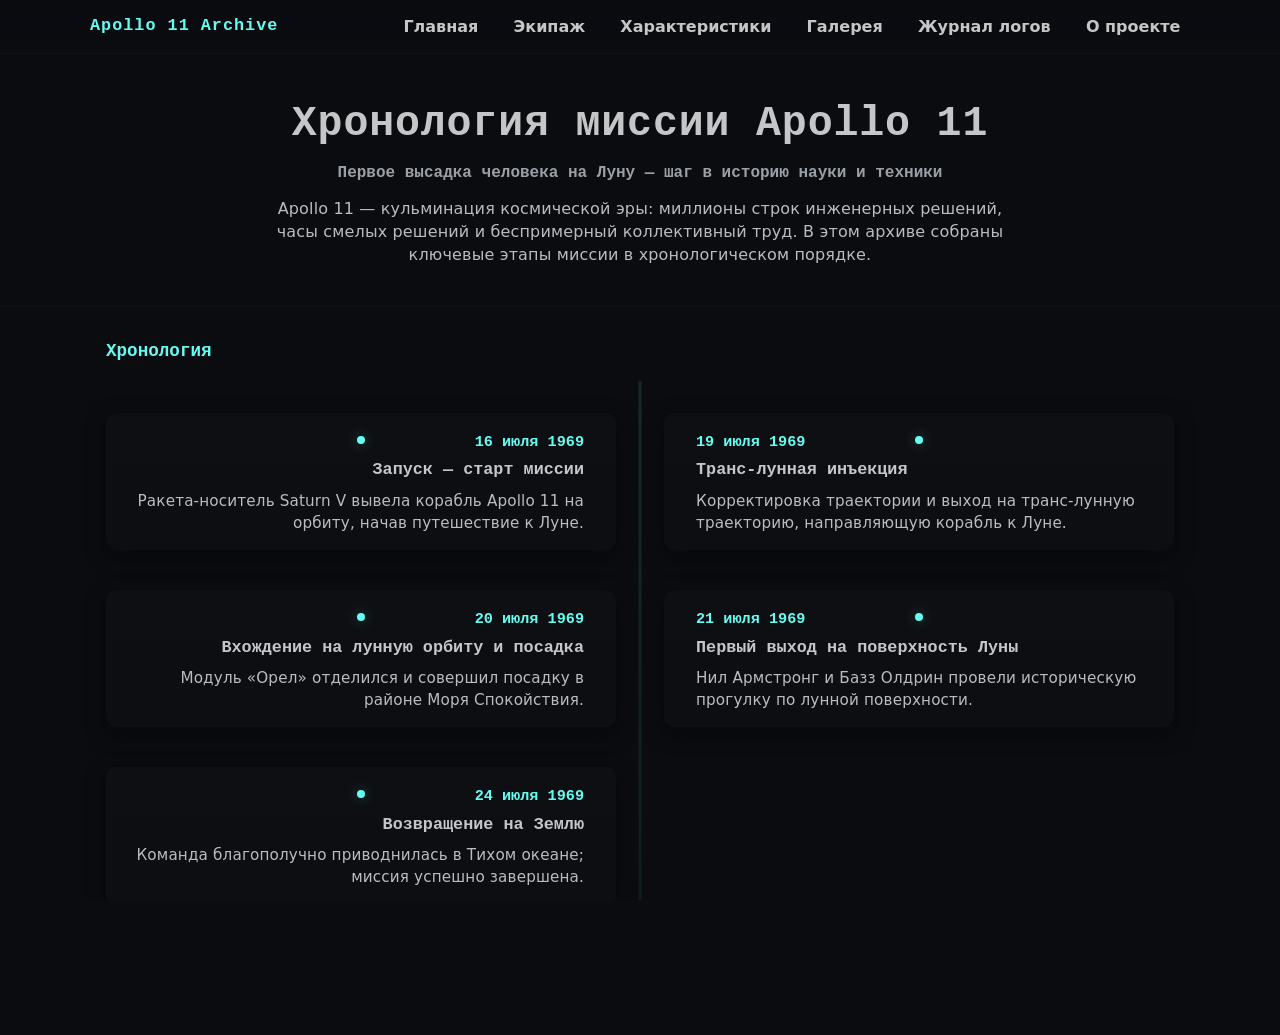
==== index.html @ 7672eb37 "Добавил index.html и style.css" ====
<!doctype html>
<html lang="ru">
<head>
  <meta charset="utf-8" />
  <meta name="viewport" content="width=device-width,initial-scale=1" />
  <title>Хронология миссии Apollo 11 — Apollo 11 Archive</title>
  <link rel="stylesheet" href="src/style.css">
</head>
<body>
  <header class="site-header" role="banner">
    <div class="container header-inner">
      <div class="logo" aria-hidden="false">Apollo 11 Archive</div>
      <nav class="site-nav" aria-label="Основная навигация">
        <ul>
          <li><a href="index.html">Главная</a></li>
          <li><a href="crew.html">Экипаж</a></li>
          <li><a href="tech.html">Характеристики</a></li>
          <li><a href="gallery.html">Галерея</a></li>
          <li><a href="logs.html">Журнал логов</a></li>
          <li><a href="about.html">О проекте</a></li>
        </ul>
      </nav>
    </div>
  </header>

  <main>
    <section class="hero" aria-labelledby="hero-title">
      <div class="container">
        <h1 id="hero-title">Хронология миссии Apollo 11</h1>
        <h2 class="hero-sub">Первое высадка человека на Луну — шаг в историю науки и техники</h2>
        <p class="lead">
          Apollo 11 — кульминация космической эры: миллионы строк инженерных решений, часы смелых решений и беспримерный коллективный труд.
          В этом архиве собраны ключевые этапы миссии в хронологическом порядке.
        </p>
      </div>
    </section>

    <section class="timeline-section" aria-labelledby="timeline-title">
      <div class="container">
        <h2 id="timeline-title">Хронология</h2>

        <div class="timeline" role="list">
          <article class="timeline-item" role="listitem">
            <time datetime="1969-07-16" class="t-date">16 июля 1969</time>
            <h3>Запуск — старт миссии</h3>
            <p>Ракета-носитель Saturn V вывела корабль Apollo 11 на орбиту, начав путешествие к Луне.</p>
          </article>

          <article class="timeline-item" role="listitem">
            <time datetime="1969-07-19" class="t-date">19 июля 1969</time>
            <h3>Транс-лунная инъекция</h3>
            <p>Корректировка траектории и выход на транс-лунную траекторию, направляющую корабль к Луне.</p>
          </article>

          <article class="timeline-item" role="listitem">
            <time datetime="1969-07-20" class="t-date">20 июля 1969</time>
            <h3>Вхождение на лунную орбиту и посадка</h3>
            <p>Модуль «Орел» отделился и совершил посадку в районе Моря Спокойствия.</p>
          </article>

          <article class="timeline-item" role="listitem">
            <time datetime="1969-07-21" class="t-date">21 июля 1969</time>
            <h3>Первый выход на поверхность Луны</h3>
            <p>Нил Армстронг и Базз Олдрин провели историческую прогулку по лунной поверхности.</p>
          </article>

          <article class="timeline-item" role="listitem">
            <time datetime="1969-07-24" class="t-date">24 июля 1969</time>
            <h3>Возвращение на Землю</h3>
            <p>Команда благополучно приводнилась в Тихом океане; миссия успешно завершена.</p>
          </article>
        </div>
      </div>
    </section>
  </main>

  <footer class="site-footer" role="contentinfo">
    <div class="container">
      <small>© 1969–2026 Apollo 11 Archive — учебный проект.</small>
    </div>
  </footer>
</body>
</html>
---- src/style.css ----
/* Reset / base */
:root{
  --bg:#0B0C10;
  --text:#C5C6C7;
  --muted:#9AA0A6;
  --accent:#66FCF1;
  --accent-2:#FF8A42;
  --container-max:1100px;
  --gap:1.25rem;
  --mono:ui-monospace, SFMono-Regular, Menlo, Monaco, "Roboto Mono", "Liberation Mono", monospace;
  --sans:system-ui, -apple-system, "Segoe UI", Roboto, "Helvetica Neue", Arial, "Noto Sans", "Apple Color Emoji", "Segoe UI Emoji", "Segoe UI Symbol", sans-serif;
}

*,
*::before,
*::after { box-sizing: border-box; }

html,body{
  height:100%;
  margin:0;
  background-color:var(--bg);
  color:var(--text);
  font-family:var(--sans);
  -webkit-font-smoothing:antialiased;
  -moz-osx-font-smoothing:grayscale;
  line-height:1.45;
}

img, picture, video { max-width:100%; display:block; }

.container{
  width:100%;
  max-width:var(--container-max);
  margin:0 auto;
  padding:0 1rem;
}

/* Header */
.site-header{
  border-bottom:1px solid rgba(255,255,255,0.03);
  position:sticky;
  top:0;
  background:linear-gradient(to bottom, rgba(11,12,16,0.96), rgba(11,12,16,0.9));
  z-index:20;
}
.header-inner{
  display:flex;
  align-items:center;
  justify-content:space-between;
  gap:var(--gap);
  padding:0.9rem 0;
}

.logo{
  font-family:var(--mono);
  color:var(--accent);
  letter-spacing:0.06em;
  font-weight:700;
  font-size:1.05rem;
}

/* Nav */
.site-nav ul{
  list-style:none;
  display:flex;
  gap:1rem;
  margin:0;
  padding:0;
  align-items:center;
}
.site-nav a{
  color:var(--text);
  text-decoration:none;
  padding:0.4rem 0.6rem;
  border-radius:6px;
  transition:color 160ms ease, background 160ms ease, transform 120ms ease;
  font-weight:600;
}
.site-nav a:focus{
  outline:3px solid rgba(102,252,241,0.12);
  outline-offset:3px;
}
.site-nav a:hover,
.site-nav a:focus{
  color:var(--bg);
  background:linear-gradient(90deg, rgba(102,252,241,0.12), rgba(255,138,66,0.06));
  transform:translateY(-2px);
}

/* Hero */
.hero{
  padding:2.5rem 0;
  border-bottom:1px solid rgba(255,255,255,0.02);
}
.hero .container{
  text-align:center;
  max-width:900px;
}
.hero h1{
  margin:0 0 0.5rem 0;
  font-family:var(--mono);
  font-weight:700;
  font-size:clamp(1.6rem, 3.8vw, 2.6rem);
  color:var(--text);
  letter-spacing:0.02em;
}
.hero-sub{
  margin:0 0 0.7rem 0;
  font-family:var(--mono);
  color:var(--muted);
  font-size:1rem;
  font-weight:600;
}
.lead{
  margin:0;
  color:var(--text);
  opacity:0.95;
  max-width:72ch;
  margin-left:auto;
  margin-right:auto;
  font-size:1rem;
}

/* Timeline section */
.timeline-section{
  padding:2rem 0 3rem 0;
}
.timeline-section h2{
  font-family:var(--mono);
  font-size:1.1rem;
  margin:0 0 1rem 0;
  color:var(--accent);
}

/* Timeline container */
.timeline{
  position:relative;
  padding:2rem 0;
  display:grid;
  grid-template-columns:1fr;
  gap:2rem;
}

/* Central vertical line (desktop center, mobile left) */
.timeline::before{
  content:"";
  position:absolute;
  top:0;
  bottom:0;
  left:50%;
  width:3px;
  background:linear-gradient(to bottom, rgba(102,252,241,0.12), rgba(102,252,241,0.06));
  transform:translateX(-50%);
  border-radius:2px;
  z-index:1;
}

/* Timeline items */
.timeline-item{
  position:relative;
  padding:1rem 1.25rem;
  background:linear-gradient(180deg, rgba(255,255,255,0.01), rgba(255,255,255,0.006));
  border-radius:10px;
  box-shadow:0 6px 20px rgba(2,4,8,0.5);
  z-index:2;
  max-width:46ch;
}

/* Dot on the center line */
.timeline-item::after{
  content:"";
  position:absolute;
  top:1.25rem;
  left:50%;
  transform:translateX(-50%);
  width:14px;
  height:14px;
  background:var(--accent);
  border:3px solid rgba(11,12,16,0.95);
  border-radius:50%;
  box-shadow:0 0 12px rgba(102,252,241,0.12);
}

/* Date style */
.t-date{
  display:inline-block;
  font-family:var(--mono);
  color:var(--accent);
  font-weight:700;
  margin-bottom:0.35rem;
  font-size:0.95rem;
}

/* Titles and content in items */
.timeline-item h3{
  margin:0 0 0.45rem 0;
  font-size:1.05rem;
  font-family:var(--mono);
  color:var(--text);
}
.timeline-item p{
  margin:0;
  color:var(--text);
  opacity:0.95;
  font-size:0.95rem;
}

/* Desktop layout: alternate left/right */
@media (min-width:900px){
  .timeline{
    grid-template-columns:repeat(2, 1fr);
    align-items:start;
    gap:2.5rem 3rem;
  }

  .timeline::before{ left:50%; }

  .timeline-item{
    max-width:none;
    width:100%;
  }

  .timeline-item:nth-child(odd){
    justify-self:end;
    text-align:right;
    padding-right:2rem;
  }
  .timeline-item:nth-child(even){
    justify-self:start;
    text-align:left;
    padding-left:2rem;
  }

  .timeline-item::after{
    left:50%;
    transform:translateX(-50%);
  }
}

/* Mobile / narrow screens: line at left, items full width */
@media (max-width:899px){
  .header-inner{ padding:0.7rem 0; }
  .site-nav ul{
    gap:0.5rem;
    flex-wrap:wrap;
  }
  .site-nav ul li{ list-style:none; }
  .site-nav{
    margin-left:1rem;
  }
  .hero{ padding:1.5rem 0; }

  .timeline{
    padding-left:2.5rem;
  }
  .timeline::before{
    left:2rem;
    width:3px;
    transform:none;
  }
  .timeline-item{
    width:100%;
    padding:0.9rem 1rem 0.9rem 1.25rem;
    text-align:left;
    margin-left:0.5rem;
  }
  .timeline-item::after{
    left:2rem;
    transform:translateX(-50%);
    top:1.25rem;
  }
}

/* Prevent horizontal overflow */
body,html{ overflow-x:hidden; }

/* Footer */
.site-footer{
  border-top:1px solid rgba(255,255,255,0.03);
  padding:1rem 0;
  color:var(--muted);
  font-size:0.9rem;
}
.site-footer .container{
  display:flex;
  justify-content:center;
}

/* Accessibility helpers for keyboard users on links */
.site-nav a:focus-visible{
  box-shadow:0 0 0 3px rgba(102,252,241,0.12), inset 0 0 0 1px rgba(102,252,241,0.06);
  border-radius:6px;
}

/* Small screens: stack nav under logo if needed */
@media (max-width:520px){
  .header-inner{
    flex-direction:column;
    align-items:flex-start;
    gap:0.6rem;
  }
  .site-nav ul{
    flex-direction:column;
    width:100%;
  }
  .site-nav a{
    display:inline-block;
    width:100%;
    padding:0.6rem 0.5rem;
  }
  .hero .container{ padding:0 0.25rem; }
}

/* Minor typographic tweaks */
.lead, .timeline-item p{ letter-spacing:0.01em; }
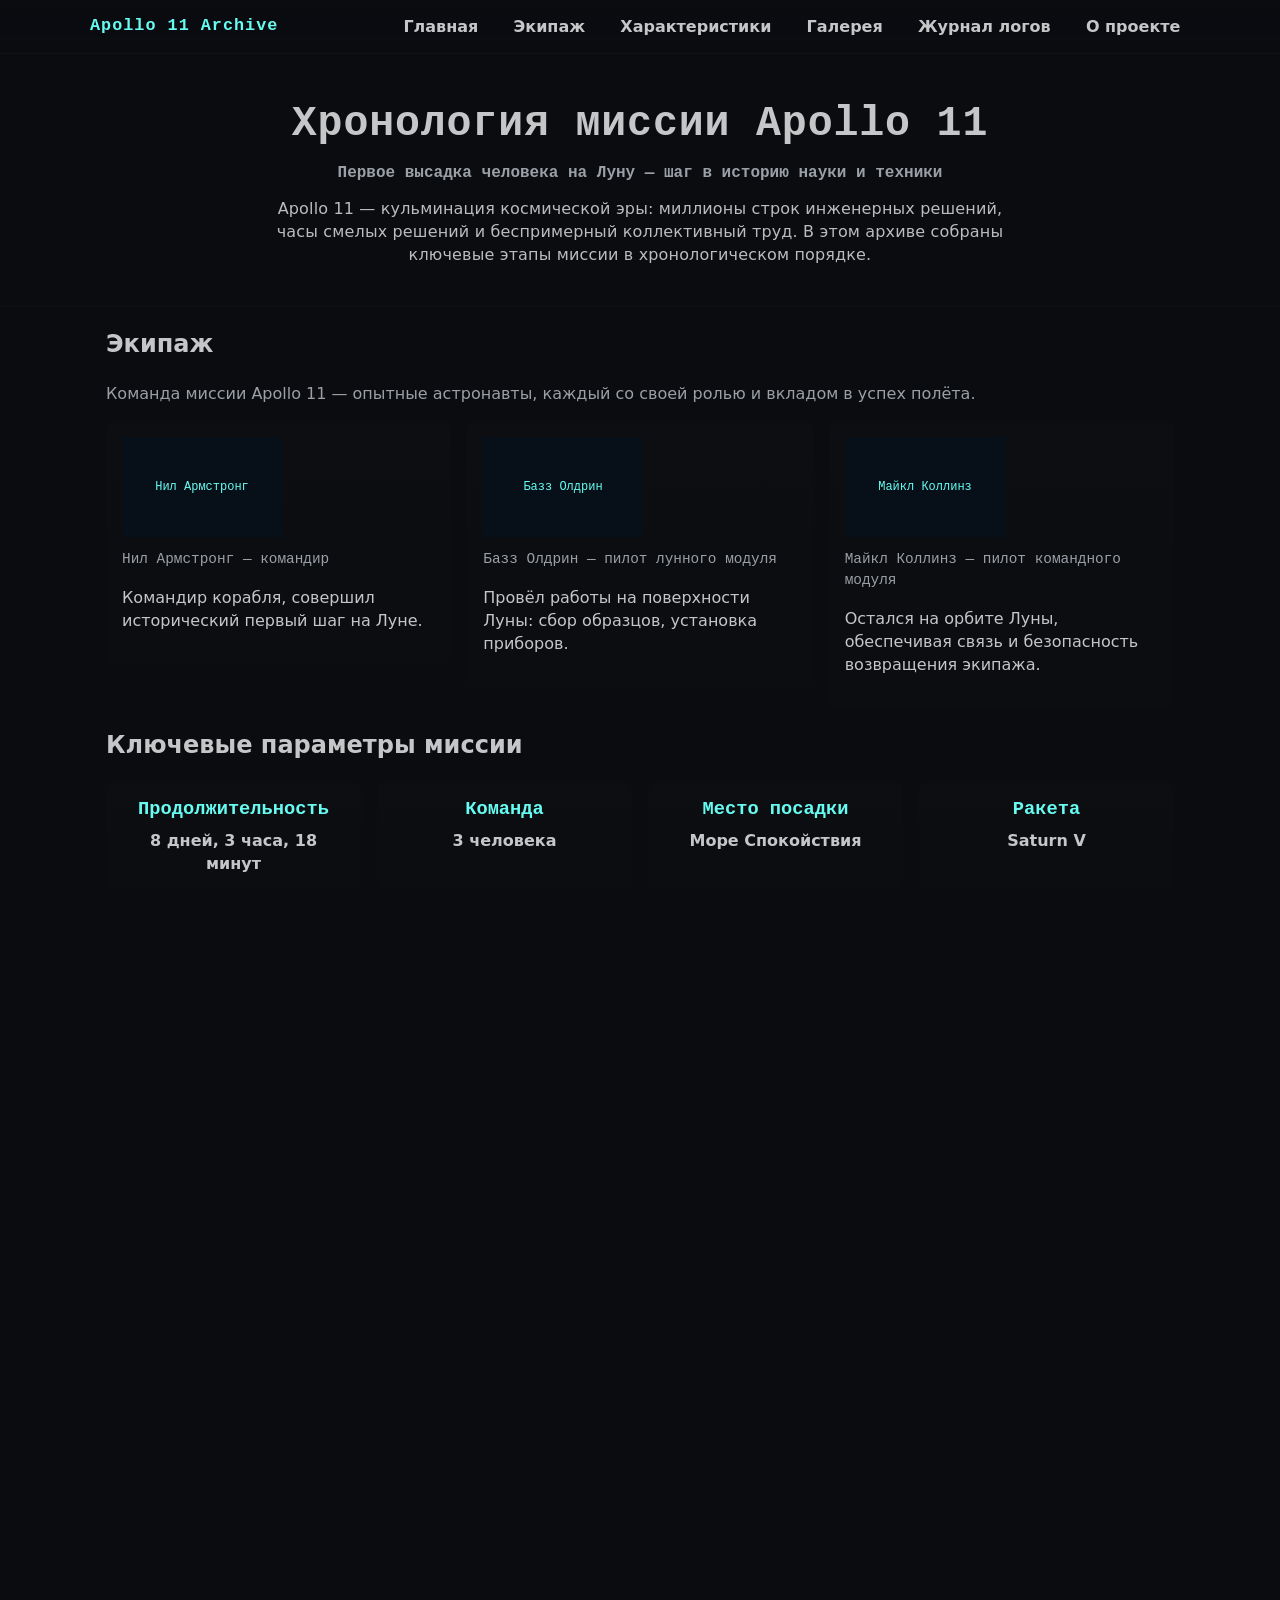
==== commit ce33f507: "Добавил больше модулей" ====
--- a/index.html
+++ b/index.html
@@ -32,6 +32,118 @@
           Apollo 11 — кульминация космической эры: миллионы строк инженерных решений, часы смелых решений и беспримерный коллективный труд.
           В этом архиве собраны ключевые этапы миссии в хронологическом порядке.
         </p>
+      </div>
+    </section>
+
+    <section class="crew-section" aria-labelledby="crew-title">
+      <div class="container">
+        <h2 id="crew-title">Экипаж</h2>
+        <p class="section-lead">Команда миссии Apollo 11 — опытные астронавты, каждый со своей ролью и вкладом в успех полёта.</p>
+
+        <div class="crew-list">
+          <article class="crew-member">
+            <figure>
+              <svg width="160" height="100" viewBox="0 0 160 100" role="img" aria-label="Нил Армстронг">
+                <rect width="160" height="100" fill="#071018"/>
+                <text x="50%" y="50%" fill="#66FCF1" font-family="monospace" font-size="12" dominant-baseline="middle" text-anchor="middle">Нил Армстронг</text>
+              </svg>
+              <figcaption>Нил Армстронг — командир</figcaption>
+            </figure>
+            <p>Командир корабля, совершил исторический первый шаг на Луне.</p>
+          </article>
+
+          <article class="crew-member">
+            <figure>
+              <svg width="160" height="100" viewBox="0 0 160 100" role="img" aria-label="Базз Олдрин">
+                <rect width="160" height="100" fill="#071018"/>
+                <text x="50%" y="50%" fill="#66FCF1" font-family="monospace" font-size="12" dominant-baseline="middle" text-anchor="middle">Базз Олдрин</text>
+              </svg>
+              <figcaption>Базз Олдрин — пилот лунного модуля</figcaption>
+            </figure>
+            <p>Провёл работы на поверхности Луны: сбор образцов, установка приборов.</p>
+          </article>
+
+          <article class="crew-member">
+            <figure>
+              <svg width="160" height="100" viewBox="0 0 160 100" role="img" aria-label="Майкл Коллинз">
+                <rect width="160" height="100" fill="#071018"/>
+                <text x="50%" y="50%" fill="#66FCF1" font-family="monospace" font-size="12" dominant-baseline="middle" text-anchor="middle">Майкл Коллинз</text>
+              </svg>
+              <figcaption>Майкл Коллинз — пилот командного модуля</figcaption>
+            </figure>
+            <p>Остался на орбите Луны, обеспечивая связь и безопасность возвращения экипажа.</p>
+          </article>
+        </div>
+      </div>
+    </section>
+
+    <section class="stats-section" aria-labelledby="stats-title">
+      <div class="container">
+        <h2 id="stats-title">Ключевые параметры миссии</h2>
+        <div class="stats-grid">
+          <article class="stat-card">
+            <h3>Продолжительность</h3>
+            <p>8 дней, 3 часа, 18 минут</p>
+          </article>
+          <article class="stat-card">
+            <h3>Команда</h3>
+            <p>3 человека</p>
+          </article>
+          <article class="stat-card">
+            <h3>Место посадки</h3>
+            <p>Море Спокойствия</p>
+          </article>
+          <article class="stat-card">
+            <h3>Ракета</h3>
+            <p>Saturn V</p>
+          </article>
+        </div>
+      </div>
+    </section>
+
+    <section class="gallery-section" aria-labelledby="gallery-title">
+      <div class="container">
+        <h2 id="gallery-title">Галерея — отрывки</h2>
+        <p class="section-lead">Небольшая подборка исторических кадров и схем из публичных архивов.</p>
+
+        <div class="gallery-grid">
+          <figure>
+            <svg viewBox="0 0 4 3" width="320" height="240" role="img" aria-label="Кадр 1">
+              <rect width="4" height="3" fill="#071018" />
+              <circle cx="2" cy="1.5" r="0.9" fill="#66FCF1" opacity="0.12" />
+            </svg>
+            <figcaption>Схема посадочного модуля</figcaption>
+          </figure>
+
+          <figure>
+            <svg viewBox="0 0 4 3" width="320" height="240" role="img" aria-label="Кадр 2">
+              <rect width="4" height="3" fill="#071018" />
+              <rect x="0.4" y="0.6" width="3.2" height="1.2" fill="#66FCF1" opacity="0.08" />
+            </svg>
+            <figcaption>Кадр запуска Saturn V</figcaption>
+          </figure>
+
+          <figure>
+            <svg viewBox="0 0 4 3" width="320" height="240" role="img" aria-label="Кадр 3">
+              <rect width="4" height="3" fill="#071018" />
+              <path d="M0.5 2.2 L3.5 0.8" stroke="#66FCF1" stroke-width="0.08" opacity="0.2" />
+            </svg>
+            <figcaption>Схема траектории</figcaption>
+          </figure>
+        </div>
+      </div>
+    </section>
+
+    <section class="logs-section" aria-labelledby="logs-title">
+      <div class="container">
+        <h2 id="logs-title">Журнал логов — фрагты</h2>
+        <article class="log-excerpt">
+          <h3>Ключевой фрагмент: посадка</h3>
+          <blockquote>
+            «…120 секунд до посадки; высота 15 метров; скорость снижения контролируется экипажем; приоритет — безопасность посадки.»
+          </blockquote>
+          <p class="muted">Источник: стенограммы NASA (сокращённый фрагмент).</p>
+        </article>
       </div>
     </section>
 
--- a/src/style.css
+++ b/src/style.css
@@ -205,6 +205,55 @@
   font-size:0.95rem;
 }
 
+/* Crew section */
+.crew-section .section-lead,
+.gallery-section .section-lead{ color:var(--muted); margin:0 0 1rem 0; }
+.crew-list{
+  display:grid;
+  grid-template-columns:repeat(auto-fit, minmax(220px, 1fr));
+  gap:1rem;
+  align-items:start;
+}
+.crew-member{
+  background:linear-gradient(180deg, rgba(255,255,255,0.008), rgba(255,255,255,0.004));
+  padding:1rem;
+  border-radius:10px;
+}
+.crew-member figure{ margin:0 0 0.5rem 0; }
+.crew-member figcaption{ color:var(--muted); font-family:var(--mono); font-size:0.9rem; margin-top:0.35rem; }
+
+/* Stats grid */
+.stats-grid{
+  display:grid;
+  grid-template-columns:repeat(auto-fit, minmax(160px, 1fr));
+  gap:1rem;
+  margin-top:0.75rem;
+}
+.stat-card{
+  padding:0.85rem 1rem;
+  border-radius:8px;
+  background:linear-gradient(180deg, rgba(255,255,255,0.006), rgba(255,255,255,0.002));
+  text-align:center;
+}
+.stat-card h3{ font-family:var(--mono); color:var(--accent); margin:0 0 0.35rem 0; }
+.stat-card p{ margin:0; font-weight:700; color:var(--text); }
+
+/* Gallery */
+.gallery-grid{
+  display:grid;
+  grid-template-columns:repeat(auto-fit, minmax(180px, 1fr));
+  gap:1rem;
+  margin-top:0.75rem;
+}
+.gallery-grid figure{ margin:0; background:#05060a; border-radius:8px; overflow:hidden; padding:0.5rem; }
+.gallery-grid figcaption{ color:var(--muted); font-size:0.9rem; padding:0.4rem 0 0; }
+
+/* Logs */
+.log-excerpt{ margin-top:0.5rem; background:linear-gradient(180deg, rgba(255,255,255,0.006), rgba(255,255,255,0.002)); padding:1rem; border-radius:8px; }
+.log-excerpt h3{ font-family:var(--mono); margin:0 0 0.5rem 0; color:var(--accent-2); }
+.log-excerpt blockquote{ margin:0 0 0.5rem 0; padding-left:1rem; border-left:3px solid rgba(102,252,241,0.08); color:var(--text); opacity:0.95; }
+.muted{ color:var(--muted); font-size:0.9rem; }
+
 /* Desktop layout: alternate left/right */
 @media (min-width:900px){
   .timeline{
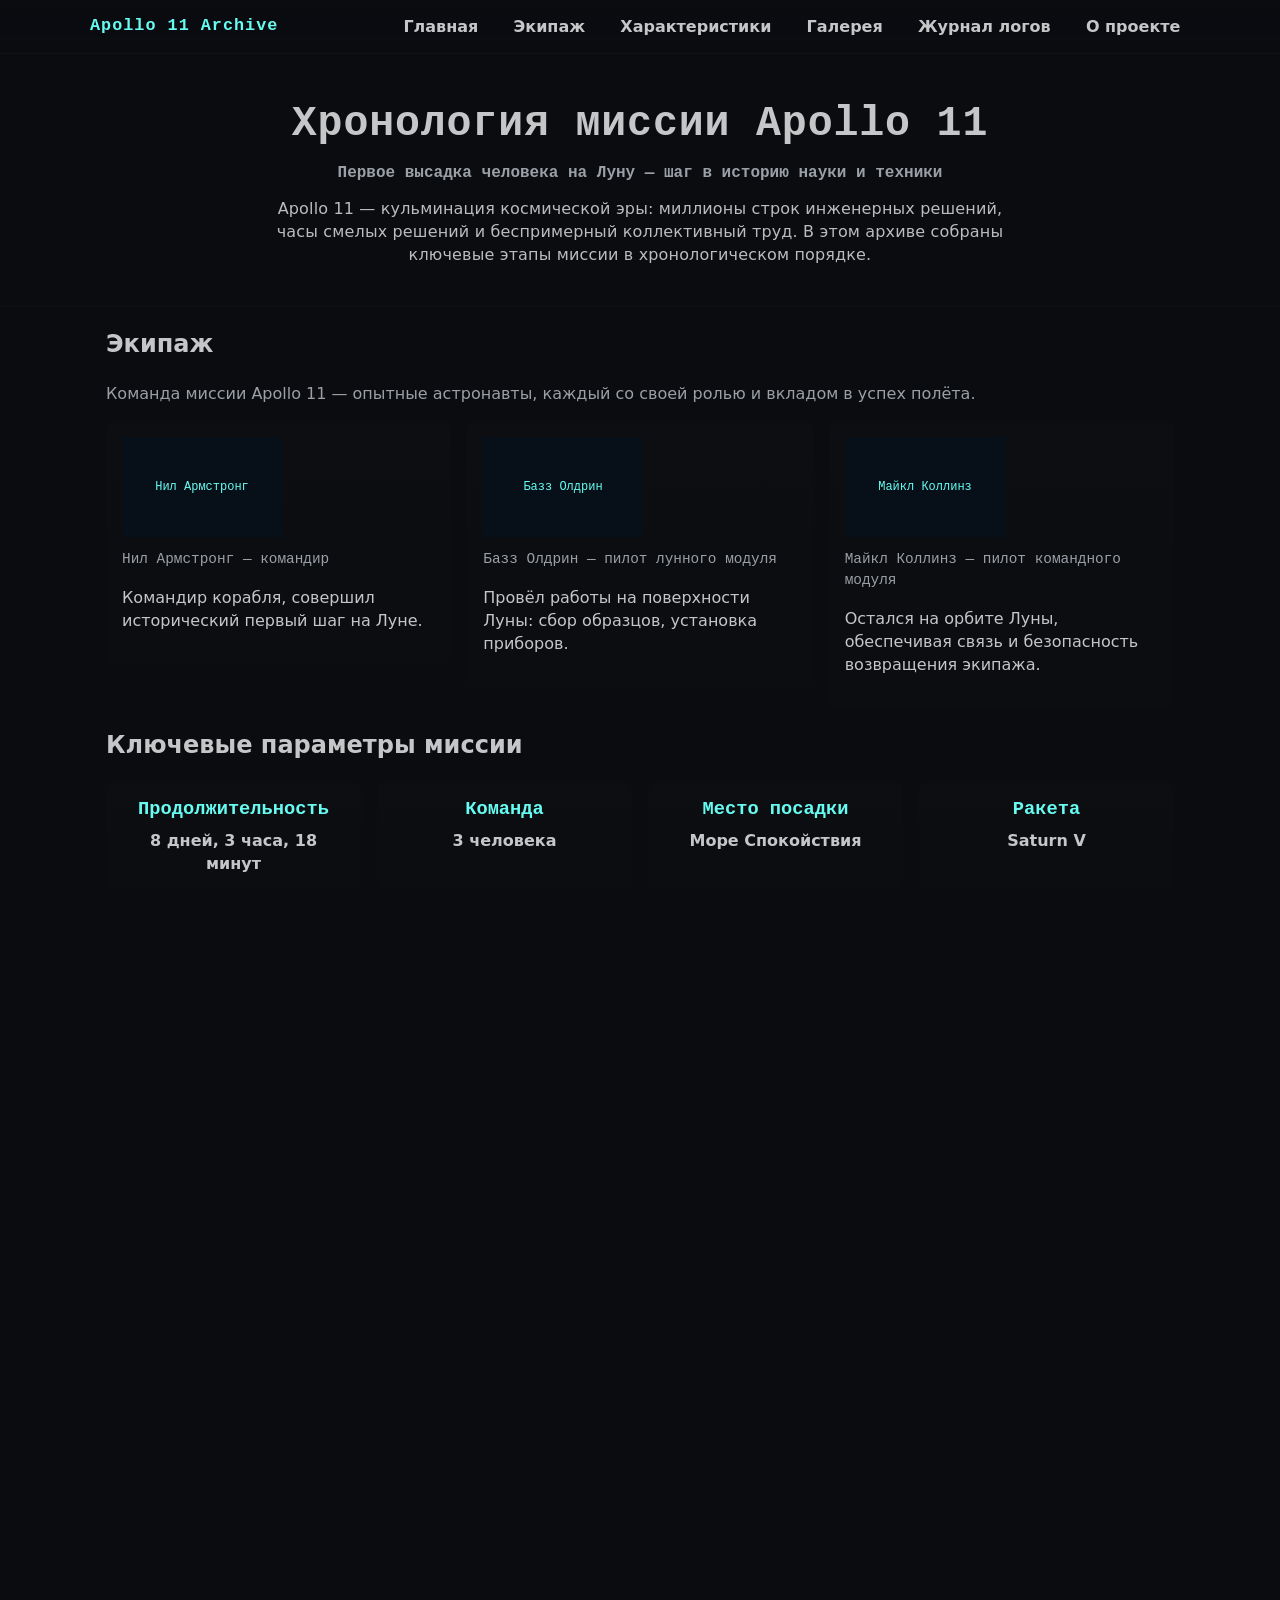
==== commit b3de0962: "Добавил картинки" ====
--- a/index.html
+++ b/index.html
@@ -108,26 +108,17 @@
 
         <div class="gallery-grid">
           <figure>
-            <svg viewBox="0 0 4 3" width="320" height="240" role="img" aria-label="Кадр 1">
-              <rect width="4" height="3" fill="#071018" />
-              <circle cx="2" cy="1.5" r="0.9" fill="#66FCF1" opacity="0.12" />
-            </svg>
+            <img src="images/Appolo-11-module.jpg" alt="Посадочный модуль Apollo 11">
             <figcaption>Схема посадочного модуля</figcaption>
           </figure>
 
           <figure>
-            <svg viewBox="0 0 4 3" width="320" height="240" role="img" aria-label="Кадр 2">
-              <rect width="4" height="3" fill="#071018" />
-              <rect x="0.4" y="0.6" width="3.2" height="1.2" fill="#66FCF1" opacity="0.08" />
-            </svg>
+            <img src="images/Saturn-V.jpg" alt="Запуск ракеты Saturn V">
             <figcaption>Кадр запуска Saturn V</figcaption>
           </figure>
 
           <figure>
-            <svg viewBox="0 0 4 3" width="320" height="240" role="img" aria-label="Кадр 3">
-              <rect width="4" height="3" fill="#071018" />
-              <path d="M0.5 2.2 L3.5 0.8" stroke="#66FCF1" stroke-width="0.08" opacity="0.2" />
-            </svg>
+            <img src="images/Trajectory%20diagram.jpg" alt="Схема траектории полёта">
             <figcaption>Схема траектории</figcaption>
           </figure>
         </div>
--- a/src/style.css
+++ b/src/style.css
@@ -73,18 +73,43 @@
   text-decoration:none;
   padding:0.4rem 0.6rem;
   border-radius:6px;
-  transition:color 160ms ease, background 160ms ease, transform 120ms ease;
+  position:relative;
+  transition:color 180ms ease, background 180ms ease, transform 160ms ease, box-shadow 200ms ease, text-shadow 200ms ease;
   font-weight:600;
 }
 .site-nav a:focus{
   outline:3px solid rgba(102,252,241,0.12);
   outline-offset:3px;
 }
+
+/* Neon underline and glow on hover/focus */
+.site-nav a::after{
+  content:"";
+  position:absolute;
+  left:12%;
+  right:12%;
+  bottom:-6px;
+  height:2px;
+  background:transparent;
+  border-radius:2px;
+  transform:scaleX(0);
+  transform-origin:center left;
+  opacity:0;
+  transition:transform 220ms cubic-bezier(.2,.9,.3,1), opacity 180ms ease, background 180ms ease;
+}
+.site-nav a:hover::after,
+.site-nav a:focus::after{
+  background:linear-gradient(90deg, var(--accent), var(--accent-2));
+  transform:scaleX(1);
+  opacity:1;
+}
 .site-nav a:hover,
 .site-nav a:focus{
-  color:var(--bg);
-  background:linear-gradient(90deg, rgba(102,252,241,0.12), rgba(255,138,66,0.06));
-  transform:translateY(-2px);
+  color:var(--accent);
+  background:transparent;
+  text-shadow:0 0 10px rgba(102,252,241,0.12);
+  box-shadow:0 6px 18px rgba(102,252,241,0.04);
+  transform:translateY(-2px) scale(1.02);
 }
 
 /* Hero */
@@ -247,6 +272,13 @@
 }
 .gallery-grid figure{ margin:0; background:#05060a; border-radius:8px; overflow:hidden; padding:0.5rem; }
 .gallery-grid figcaption{ color:var(--muted); font-size:0.9rem; padding:0.4rem 0 0; }
+.gallery-grid img{
+  width:100%;
+  height:auto;
+  display:block;
+  border-radius:6px;
+  object-fit:cover;
+}
 
 /* Logs */
 .log-excerpt{ margin-top:0.5rem; background:linear-gradient(180deg, rgba(255,255,255,0.006), rgba(255,255,255,0.002)); padding:1rem; border-radius:8px; }
